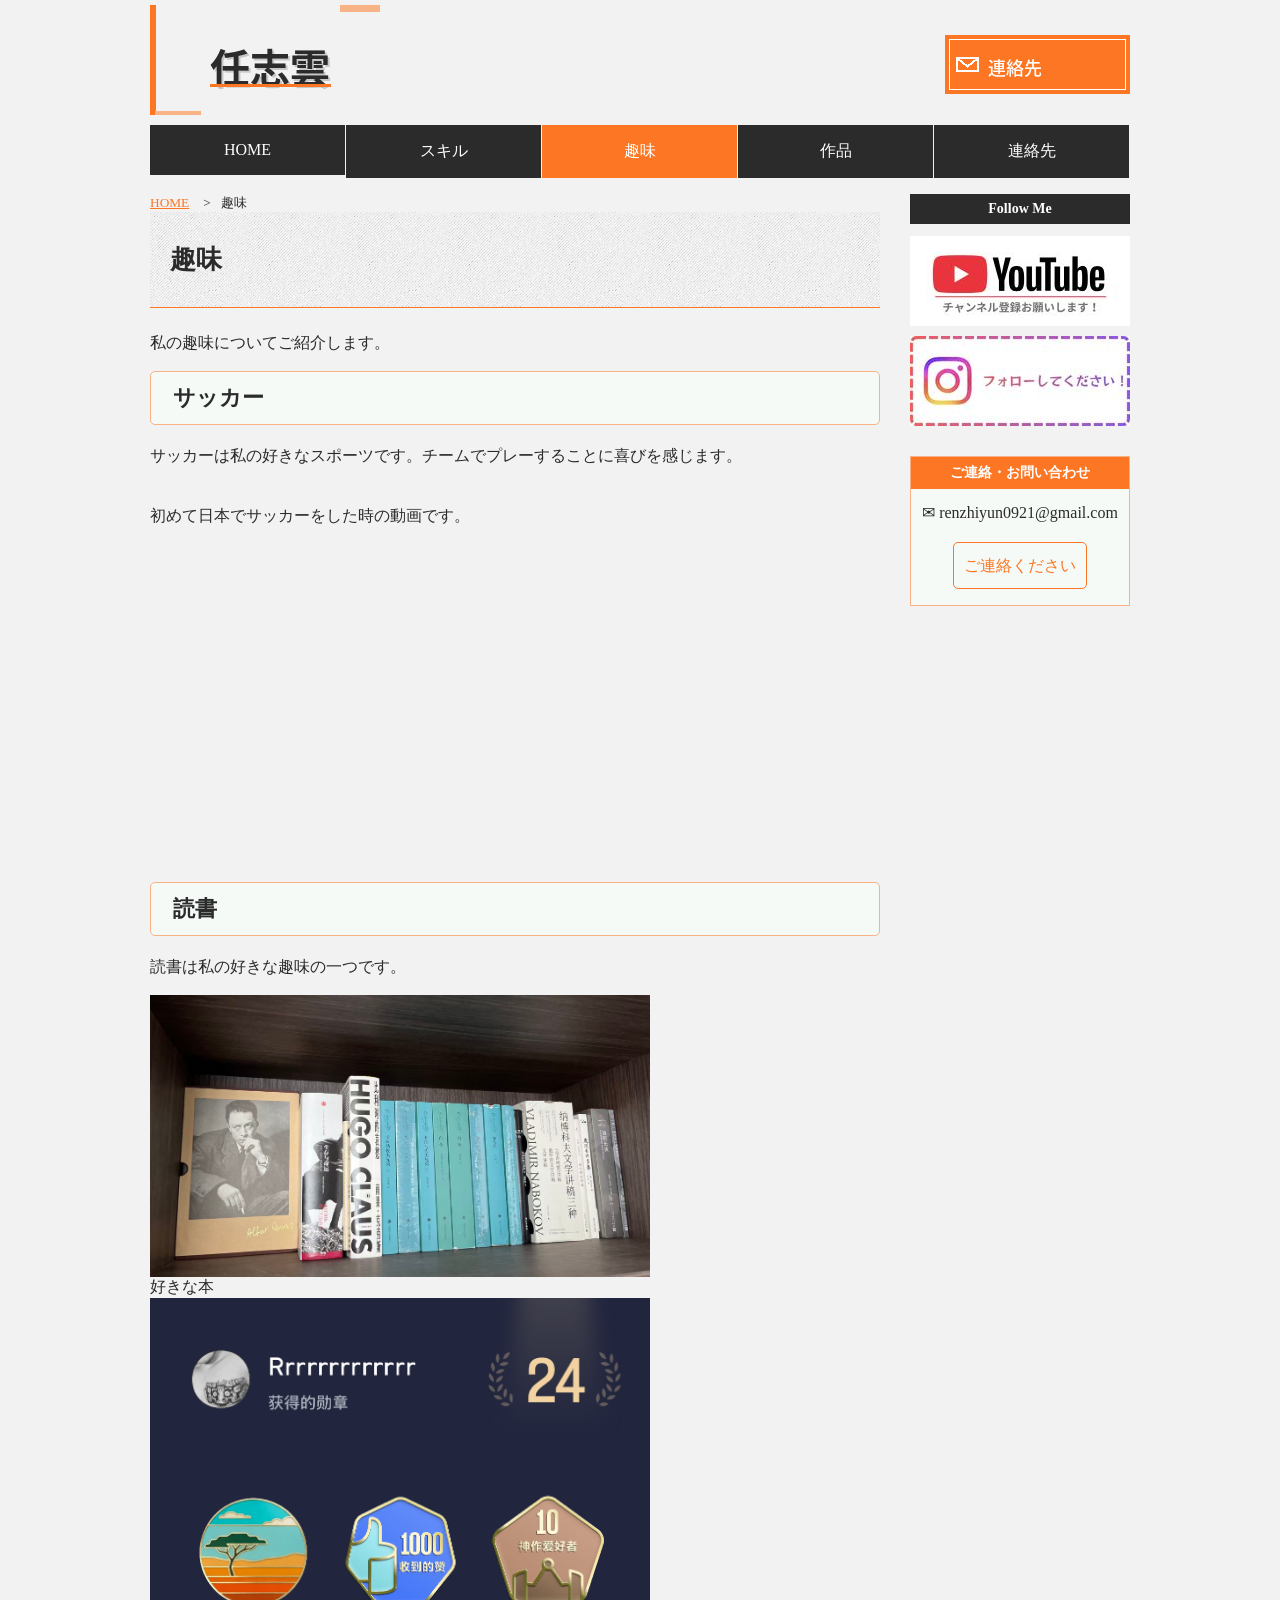
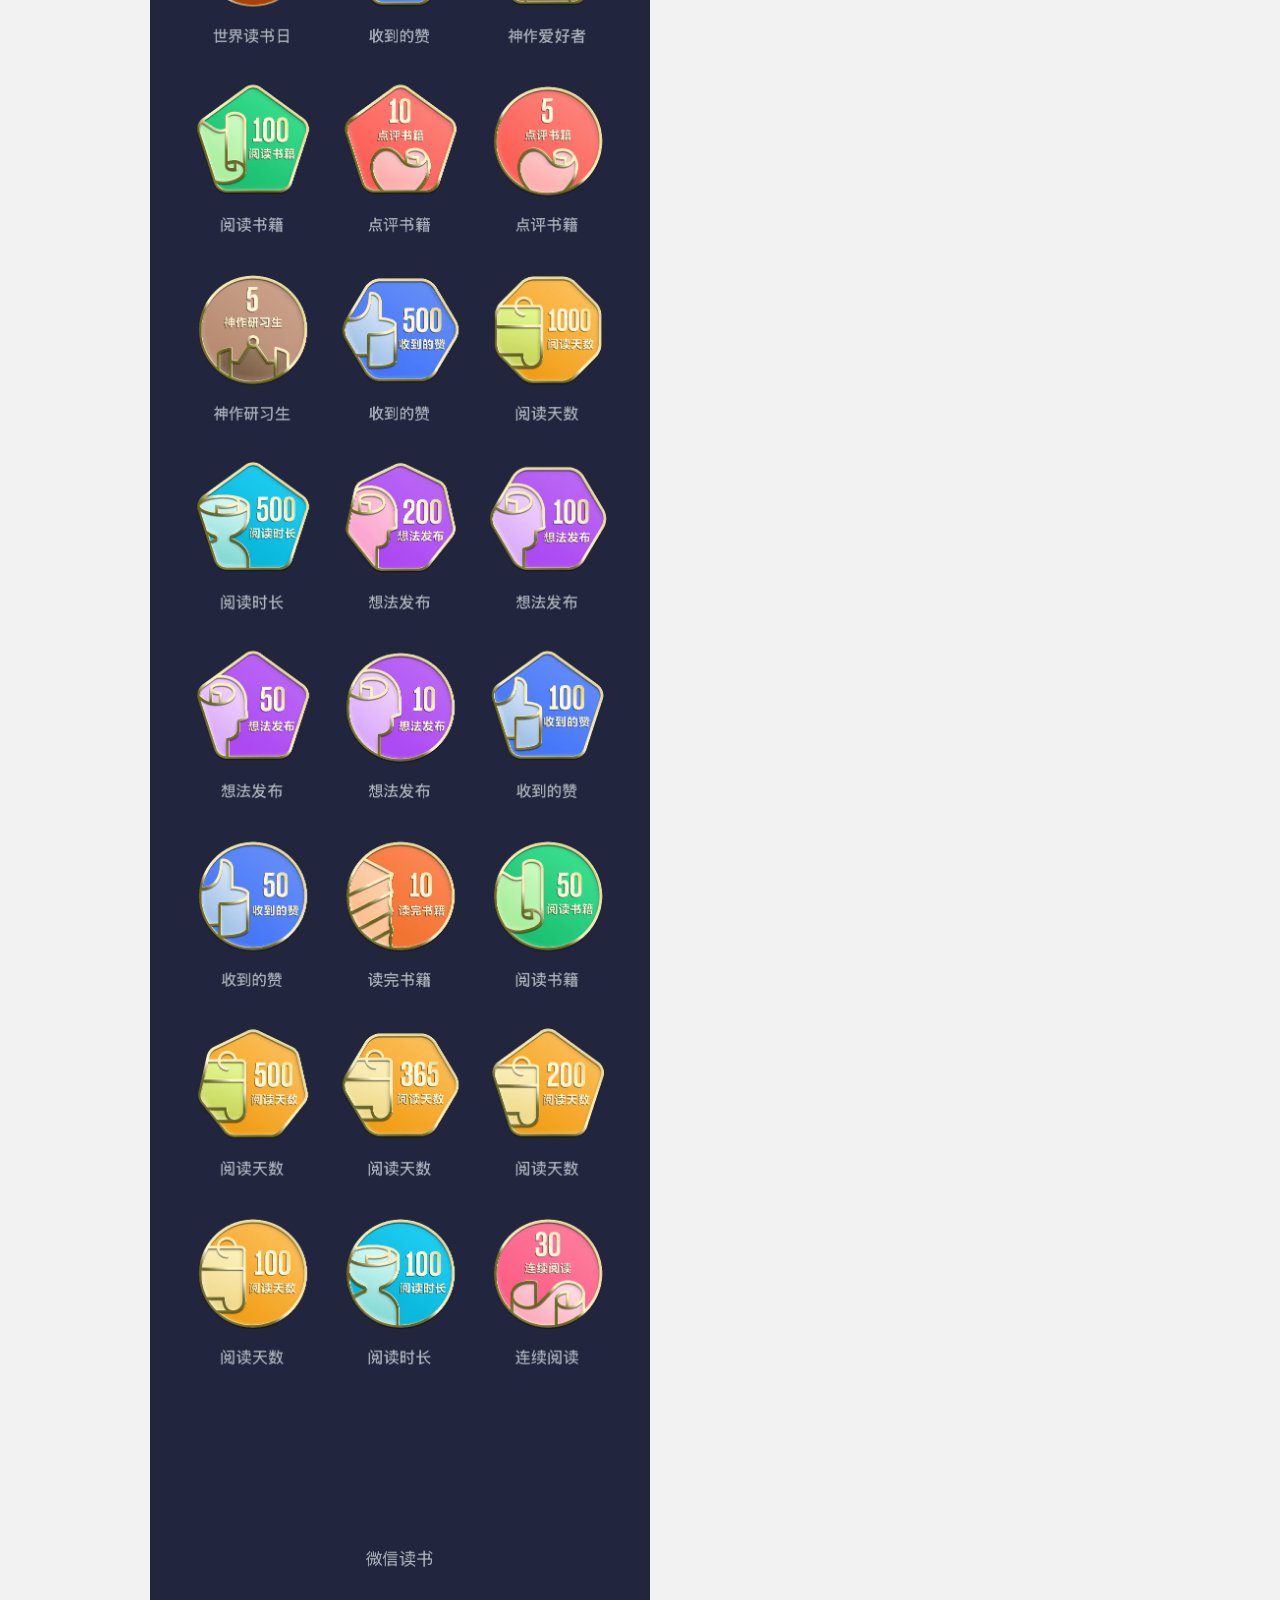
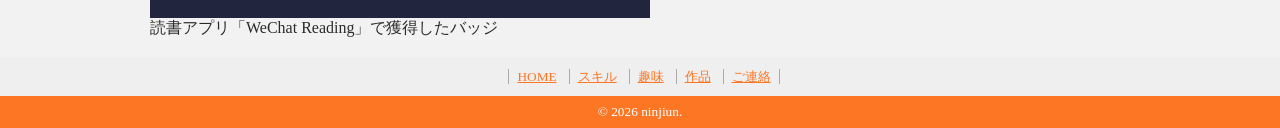
==== hobby.html @ 44ba2705 "Add files via upload" ====
<!DOCTYPE html>
<html lang="ja">
<head>
<meta charset="UTF-8">
<meta name="viewport" content="width=device-width, initial-scale=1.0">
<title>趣味｜自己紹介</title>
<link rel="stylesheet" href="css/style.css">
<link rel="=shortcut icon" href="images/favicon.png">
</head>
<body>

  <!--ヘッダー-->
  <header>
    <h1><a href="index.html"><img src="images/logo.png" alt="ジウン" ></a></h1>
    <div id="header_contact"><a href="contact.html"><img src="images/btn_contact.jpg" alt="お問い合わせ"></a></div>
    <nav id="global_navi">
      <ul>
        <li><a href="index.html">HOME</a></li>
        <li><a href="skills.html">スキル</a></li>
        <li class="current"><a href="hobby.html">趣味</a></li>
        <li><a href="works.html">作品</a></li>
        <li><a href="contact.html">連絡先</a></li>
      </ul>
    </nav>
  </header>
  <!--/ヘッダー-->

  <!--wrapper-->
  <div id="wrapper">
  	<!--メイン-->
    <div id="main">
      <div id="breadcrumb">
        <ol>
          <li><a href="index.html">HOME</a></li>
          <li>趣味</li>
        </ol>
      </div>
      <article>
        <h1>趣味</h1>
        <p class="lead">私の趣味についてご紹介します。</p>
          <section id="gallery">
          <h2>サッカー</h2>
          <p>サッカーは私の好きなスポーツです。チームでプレーすることに喜びを感じます。</p>
          </ul>
        </section>
        <br>
        <section class="movie">
            <p>初めて日本でサッカーをした時の動画です。</p>
              <iframe 
              width="560" 
              height="315"
              src="https://www.youtube.com/embed/Bu_wCqK5In0"
              title="YouTube video player"
              frameborder="0"
              allowfullscreen>
              </iframe>
              </ul>
        </section>
        <br>
          <section id="gallery">
          <h2>読書</h2>
          <p>読書は私の好きな趣味の一つです。</p>
          <figure>
          <img src="images/book01.jpg" class="photo" alt="本の写真">
          <figcaption>好きな本</figcaption>
          </figure>
          <figure>
          <img src="images/book02.png" class="photo" alt="本の写真2">
          <figcaption>読書アプリ「WeChat Reading」で獲得したバッジ</figcaption>
          </figure>
        </section>
      </article>
    </div>
    <!--/メイン-->

    <!--サイド-->
    <aside id="sidebar">
      <section id="side_banner">
        <h2>Follow Me</h2>
        <ul>
          <li><a href="https://www.youtube.com/@%E4%BB%BB%E5%BF%97%E4%BA%91-w3o" target="_blank"><img src="images/banner01.jpg" alt="YouTube"></a></li>
          <li><a href="https://www.instagram.com/fitz_best?igsh=MTdvMzY2Zjg4NnNrbA%3D%3D&utm_source=qr"><img src="images/banner02.jpg" alt="Instagram"></a></li>
        </ul>
      </section>
      <section id="side_contact">
        <h2>ご連絡・お問い合わせ</h2>
        <p class="mail"> ✉ renzhiyun0921@gmail.com</p>
        <p><a href="contact.html" class="contact_button">ご連絡ください</a></p>
      </section>
    </aside>
    <!--/サイド-->
  </div>
  <br>
  <!--/wrapper-->

  <!--フッター-->
  <footer>
    <div id="footer_nav">
      <ul>
        <li><a href="index.html">HOME</a></li>
        <li><a href="skills.html">スキル</a></li>
        <li><a href="hobby.html">趣味</a></li>
        <li><a href="works.html">作品</a></li>
        <li><a href="contact.html">ご連絡</a></li>
      </ul>
    </div>
    <small>&copy; 2026 ninjiun.</small>
  </footer>
  <!--/フッター-->

</body>
</html>
---- css/style.css ----
@charset "UTF-8";

body {
    margin: 0;
    padding: 0;
    color: #2b2b2b;
    background-color: #f3f2f2;
}

a { color: #fc7624; }

a:visited { color: #f7b285; }

a:hover { 
    color: #fc7624;
    font-weight: bold;
    text-decoration: none;
}

a img { 
    transition: opacity 0.2s linear; 
}

a:hover img { 
    opacity: 0.7; 
}

h1, h2, h3, h4, h5, h6 { 
    margin-top: 0; 
}

p { 
    margin-top: 0;
    line-height: 1.6;
}

img { 
    vertical-align: bottom; 
}

#point figure {
  width: 100%;
}

#point figure img {
  width: 100%;
  height: auto;
}
#main figure {
    text-align: left;
    margin: 0;
    padding: 0;
}
#main h1 {
    background-image: url(../images/header_bg.jpg);
    padding: 30px 30px 30px 20px;
    font-size: 26px;
    border-bottom: solid 1px #fc7624;
}

#main h2 {
    font-size: 22px;
    border: 1px solid #f7b285;
    padding: 11px 22px;
    border-radius: 5px;
    background-color: #f5faf7;
}

#main h3 {
    font-size: 18px;
    border-left: solid 3px #fc7624;
    padding: 4px 9px 3px 14px;
}

header {
    width: 980px;
    margin: 0 auto;
}

header h1 {
    float: left;
    margin: 5px 0 10px;
}

header #header_contact {
    float: right;
    margin: 35px 0 0;
}

#global_navi {
    width: 980px;
    clear: both;
    overflow: hidden;
    margin: 16px auto;
}

#global_navi ul {
    list-style: none;
    margin: 0;
    padding: 0;
}

#global_navi ul li {
    width: 195px;
    float: left;
    margin-right: 1px;
    text-align: center;
}

#global_navi ul li a {
    display: block;
    padding: 16px;
    background-color: #2b2b2b;
    color: #fff;
    text-decoration: none;
    transition: background-color 0.2s linear;
}

#global_navi ul li.current a {
    background-color: #fc7624;
}

#global_navi ul li a:hover {
    background-color: #f7b285;
}

#wrapper {
    width: 980px;
    margin: 0 auto;
    overflow: hidden;
}

#main {
    width: 730px;
    float: left;
}

#sidebar {
    width: 220px;
    float: right;
}

#side_banner { 
    margin-bottom: 30px; 
}

#side_banner h2 {
    background-color: #2b2b2b;
    color: #fff;
    padding: 7px;
    font-size: 14px;
    text-align: center;
}

#side_banner ul {
    list-style: none;
    margin: 0;
    padding: 0;
}

#side_banner ul li { 
    margin-bottom: 10px; 
}

#side_contact { 
    margin-bottom: 30px; 
}

#side_contact {
    border: 1px solid #f7b285;
    color: #2b2b2b;
    text-align: center;
    background-color: #f5faf7;
}

#side_contact h2 {
    background-color: #fc7624;
    color: #fff;
    padding: 7px;
    font-size: 14px;
}

#side_contact address {
    font-weight: bold;
    font-size: 20px;
    font-style: normal;
}

#side_contact address img {
    vertical-align: middle;
    margin-right: 5px;
}

#side_contact .contact_button {
    display: inline-block;
    background: #f5faf7;
    color: #fc7624;
    padding: 10px;
    border: 1px solid #fc7624;
    border-radius: 5px;
    text-decoration: none;
}

#side_contact .contact_button:hover {
    background: #fc7624;
    color: #fff;
}
.skill_box {
    margin-bottom: 40px;
}

.skill_box h2 {
    border-left: 5px solid #b7a077;
    padding-left: 10px;
}
footer {
  background-color: #fc7624;
  text-align: center;
}
footer #footer_nav {
  background-color: #efefef;
  padding: 10px 0;
}
footer #footer_nav ul {
  list-style: none;
  margin: 0;
  padding: 0;
}

footer #footer_nav li {
  display: inline;
  border-left: solid 1px #aaa;
  margin-left: 8px;
  padding-left: 8px;
  font-size: smaller;
}
footer #footer_nav li:last-child {
  border-right: solid 1px #aaa;
  padding: 0 8px;
}
footer small {
  display: block;
  padding: 8px 0;
  color: #fff;
}

#breadcrumb { font-size: smaller; }
#breadcrumb ol {
  list-style: none;
  margin: 0 0 10px 0;
  padding: 0;
}
#breadcrumb ol li { display: inline; }
#breadcrumb ol li::after {
  content: ">";
  padding-left: 7px;
}
#breadcrumb ol li:last-child::after { content: none; }

#breadcrumb { 
    font-size: smaller; 
}

#breadcrumb ol {
    list-style: none;
    margin: 0;
    padding: 0;
}

#breadcrumb ol li {
    display: inline;
}

#breadcrumb ol li::after {
    content: ">";
    margin: 7px;
}

#breadcrumb ol li:last-child::after { 
    content: none; 
}

#main_visual {
    width: 980px;
    margin: 0 auto;
}

#main_visual img {
    display: block;
}
.photo {
    width: 500px;
    height: auto;
}
@media screen and (max-width : 767px){
    img {
        max-width: 100%;
    }
    header, 
    #global_navi,
    #sidebar,
    #wrapper {
        width: 100%;
    }
    header h1 {
        float: none;
        text-align: center;
    }
    header h1 img {
        width: 50%;
    }
    header #header_contact {
        display: none;
    }
    #global_navi ul li {
        width: 50%;
        padding: 0.5px;
        margin: 0;
        box-sizing: border-box;
    }
    #global_navi ul li a {
        margin: 0;
    }
    #global_navi ul li:last-child {
        width: 100%;
    }  
    #main {
        width: 100%;
        padding: 0 5%;
        box-sizing: border-box;
    }
    #main figure {
        text-align: left;
    }
    #main_visual {
        width: 100%;
        height: auto;
    }
    #point figure {
        float: none;
        margin: 0 0 11px 0;
    }
    #side_banner ul li {
        text-align: center;
        margin: 11px auto;
    }
    #side_contact address img {
        width: 14px;
        height: 20px;
    }
    #entry dl dt {
        float: none;
        width: 100%;
        box-sizing: border-box;
    }
    #entry dl dd {
        width: 100%;
        margin-left: 0;
        border-left: none;
        box-sizing: border-box;
    }
    #entry #name,#entry #email,#entry #interest {
        max-width: 100%;
    }
    #entry #detail {
        width: 100%;
        box-sizing: border-box;
    }
    #main_visual img {
        display: block;
    }
        #main {
        float: none;
    }

    #point figure {
        width: 100%;
    }
}
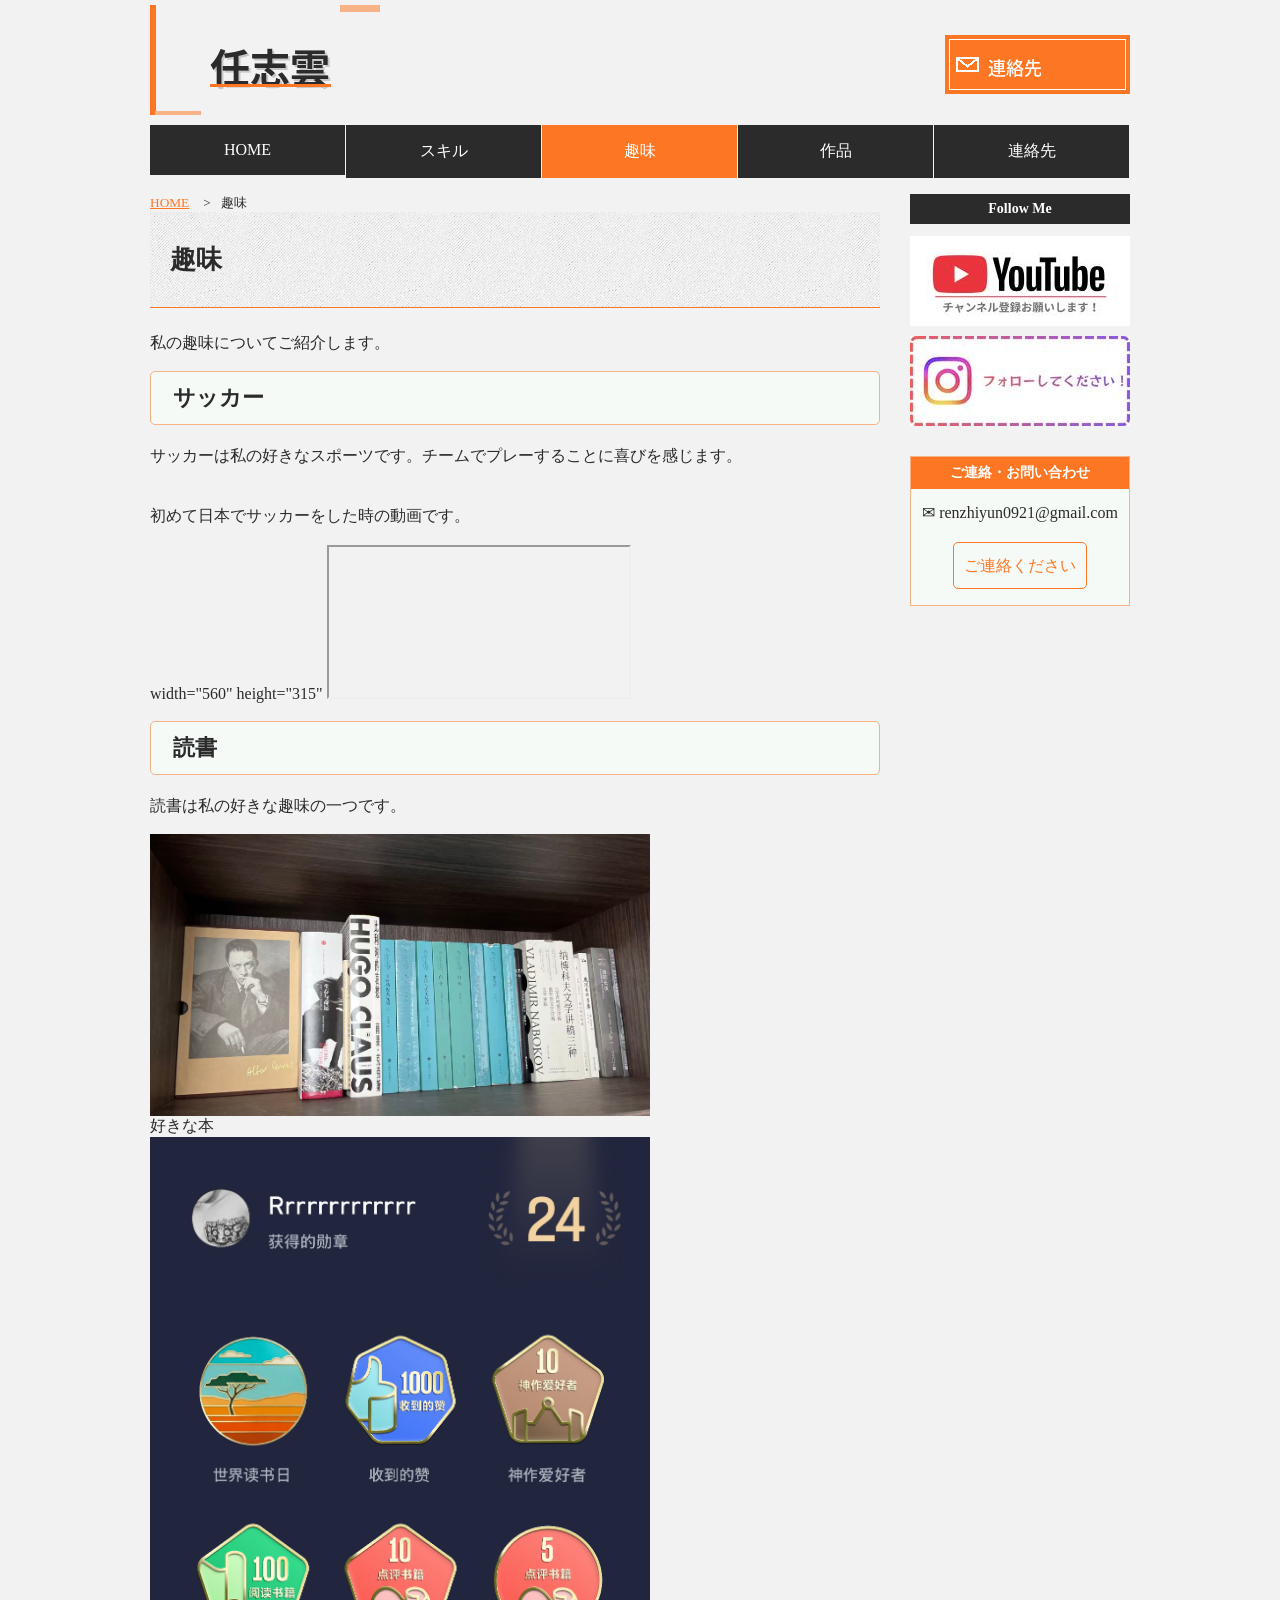
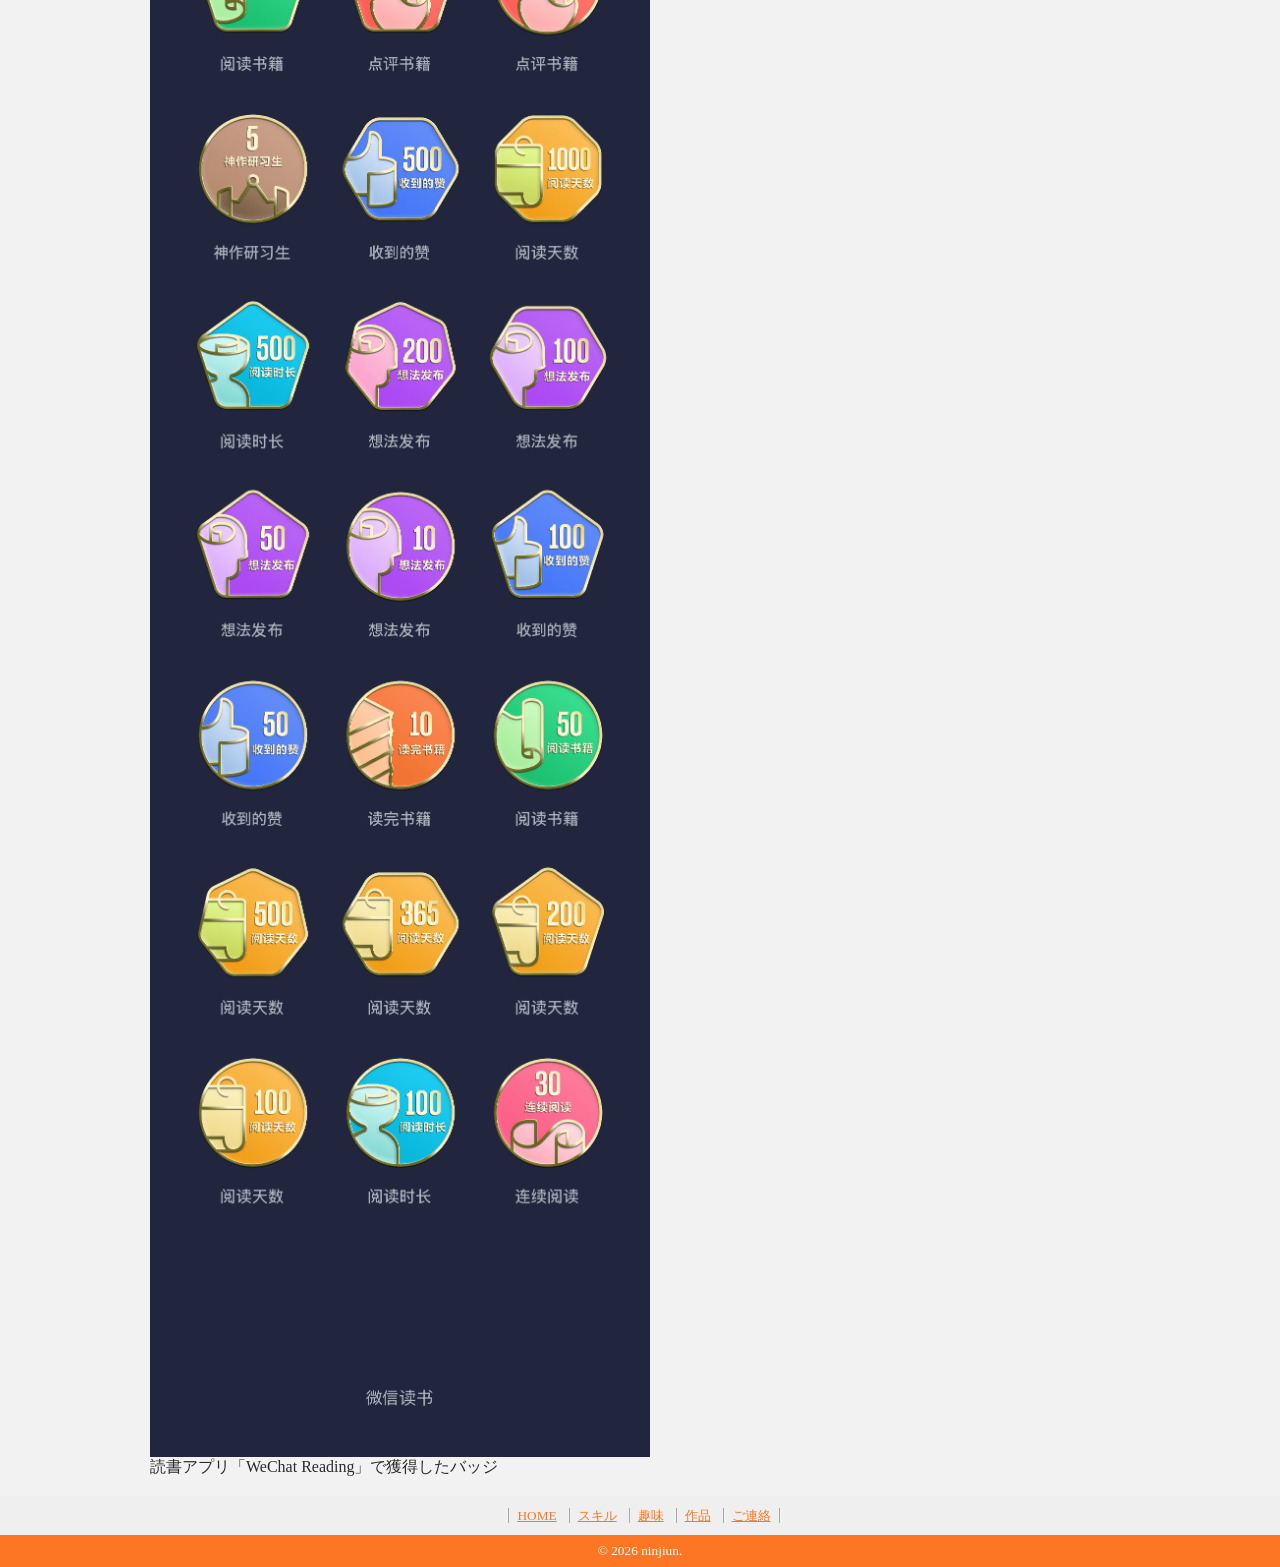
==== commit f0459dd6: "Fix HTML structure and update content" ====
--- a/hobby.html
+++ b/hobby.html
@@ -46,13 +46,12 @@
         <br>
         <section class="movie">
             <p>初めて日本でサッカーをした時の動画です。</p>
-              <iframe 
+              <div class="video-wrap"> 
               width="560" 
               height="315"
-              src="https://www.youtube.com/embed/Bu_wCqK5In0"
-              title="YouTube video player"
-              frameborder="0"
-              allowfullscreen>
+              <iframe src="https://www.youtube.com/embed/Bu_wCqK5In0"
+                      allowfullscreen></iframe>
+                      </div>
               </iframe>
               </ul>
         </section>
@@ -109,4 +108,4 @@
   <!--/フッター-->
 
 </body>
-</html>+</html>
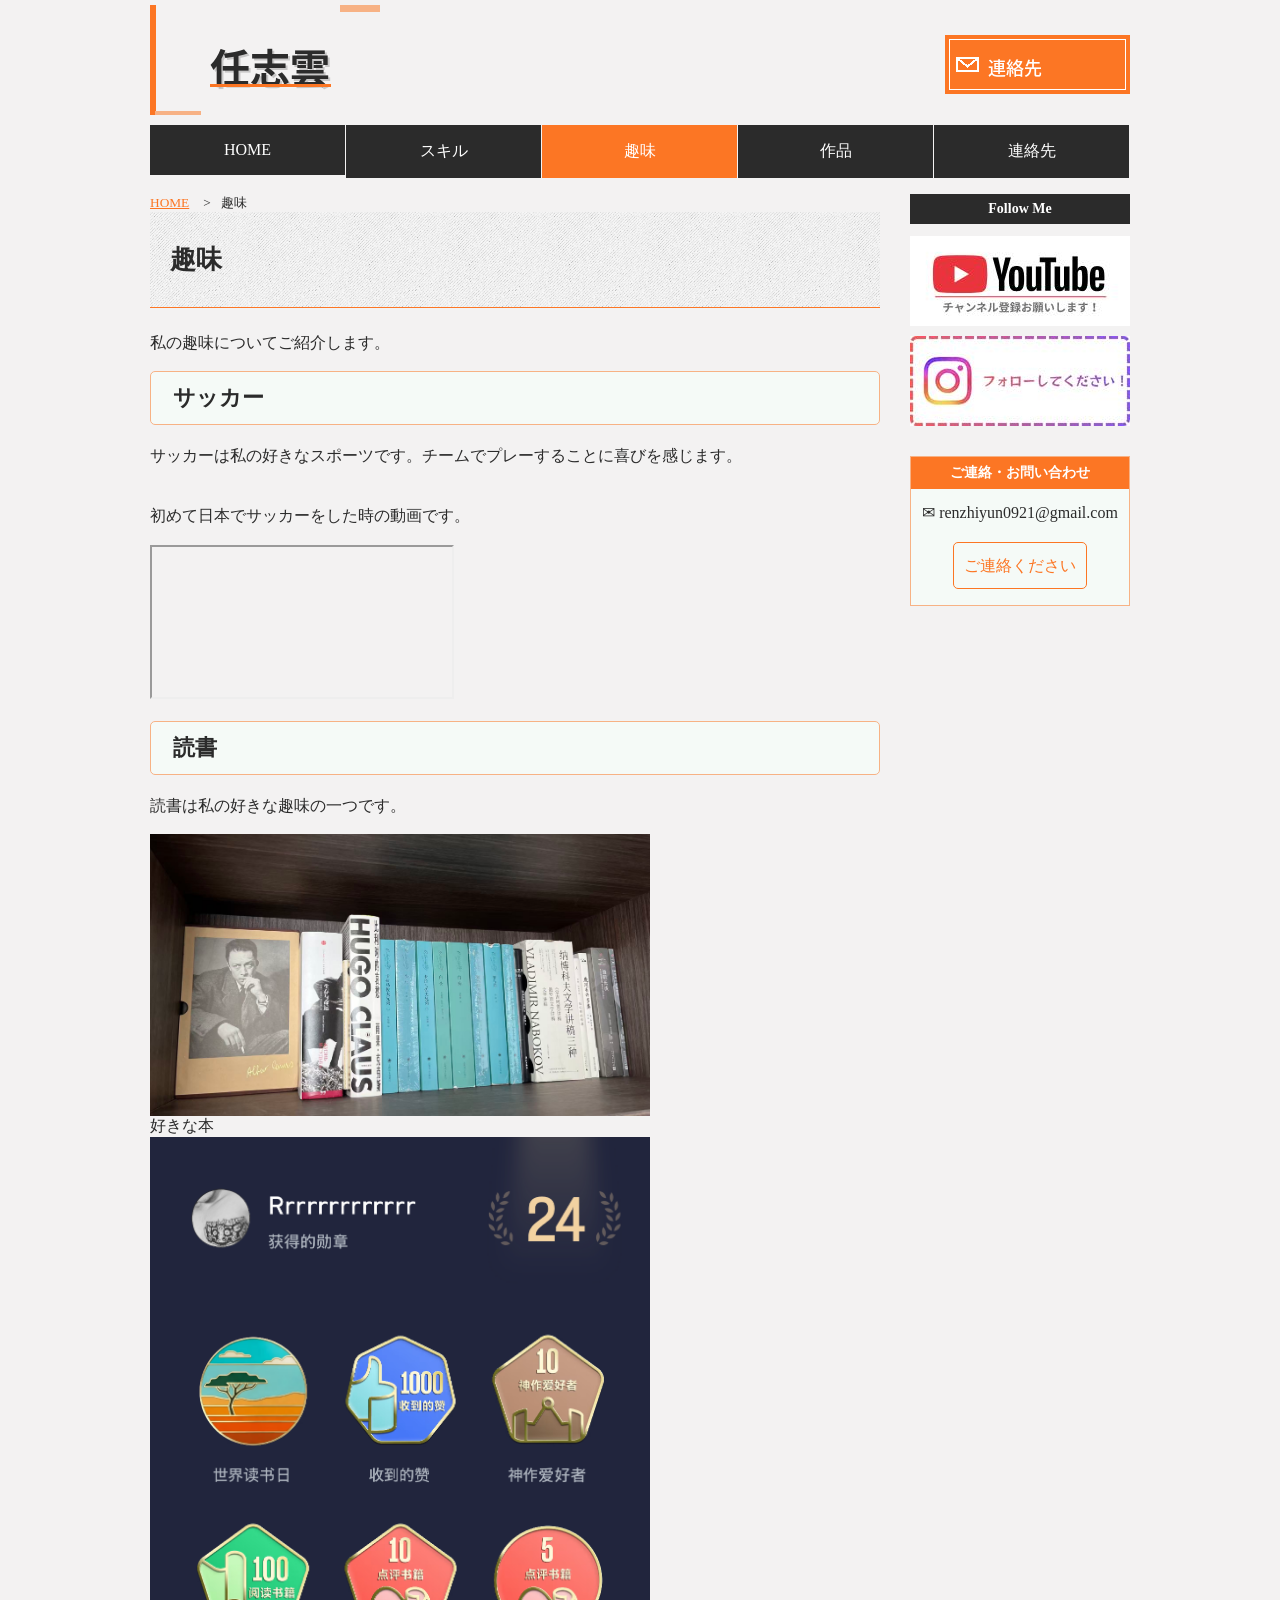
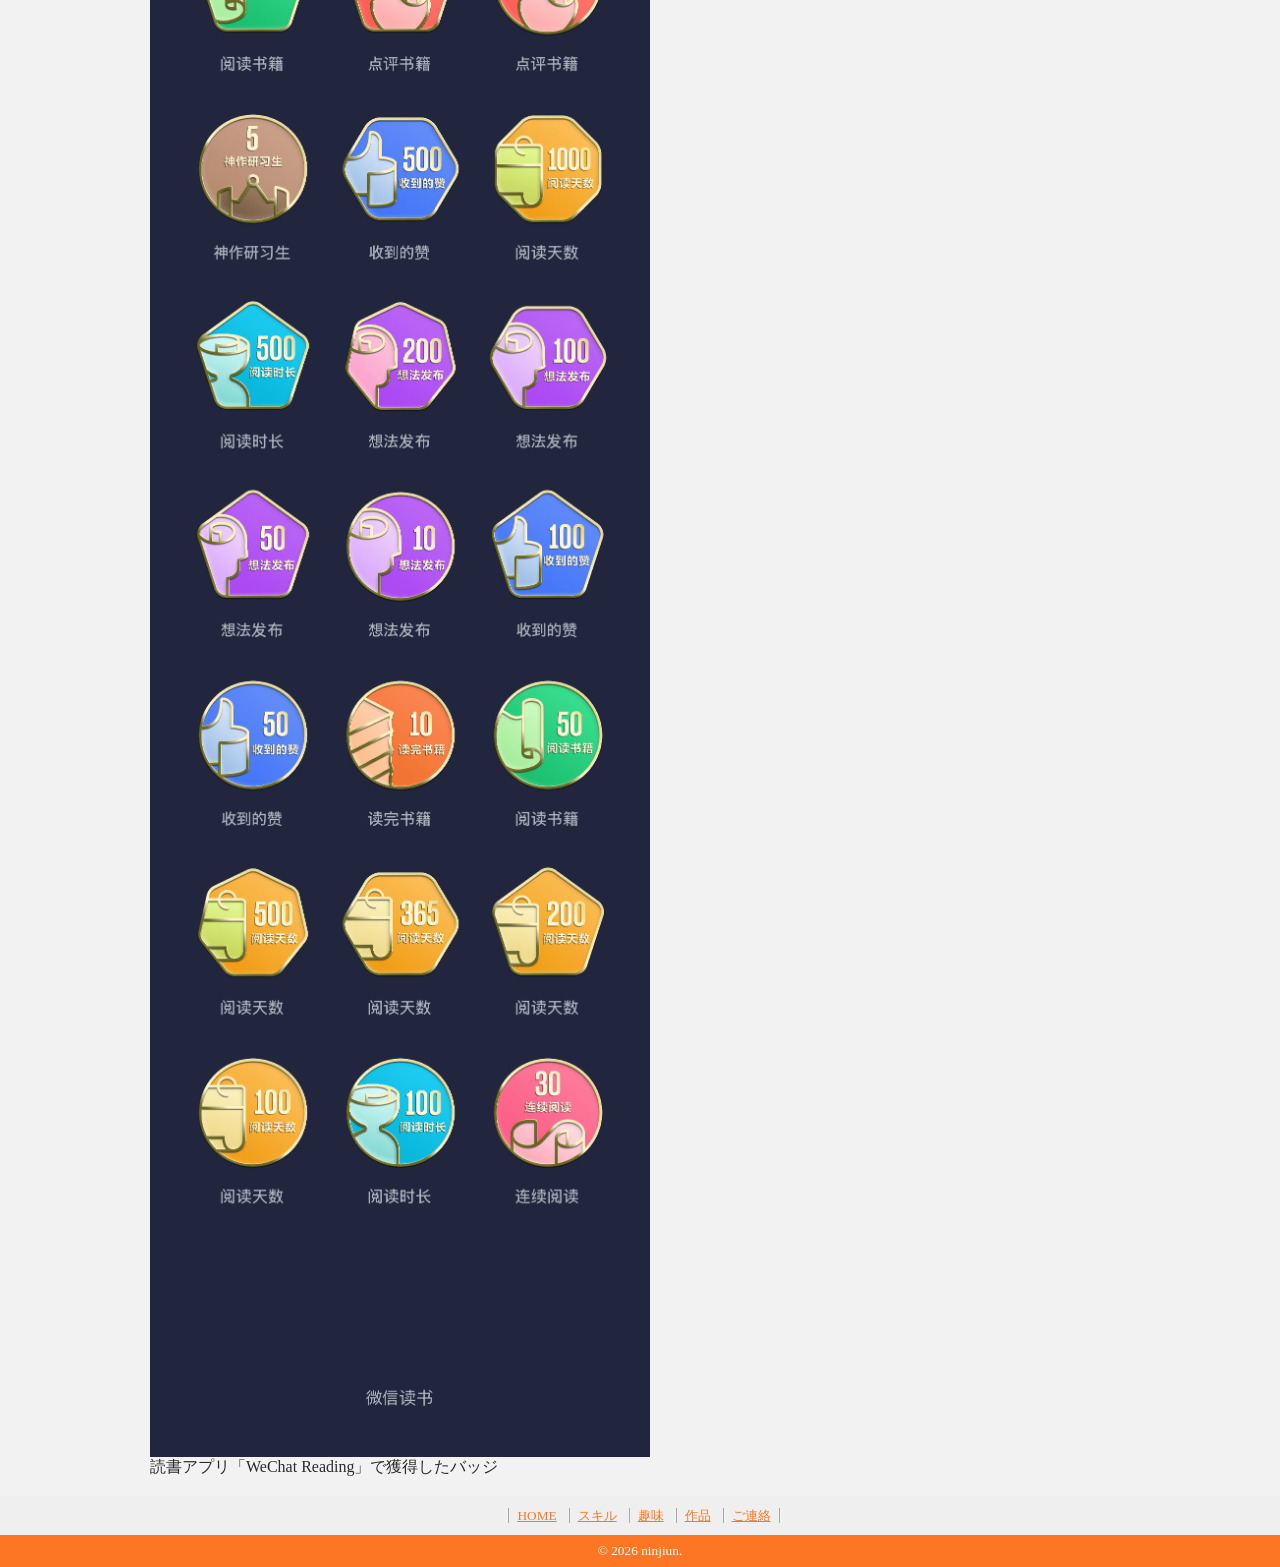
==== commit b5dd9323: "Fix HTML structure and clean up code" ====
--- a/hobby.html
+++ b/hobby.html
@@ -47,8 +47,6 @@
         <section class="movie">
             <p>初めて日本でサッカーをした時の動画です。</p>
               <div class="video-wrap"> 
-              width="560" 
-              height="315"
               <iframe src="https://www.youtube.com/embed/Bu_wCqK5In0"
                       allowfullscreen></iframe>
                       </div>
